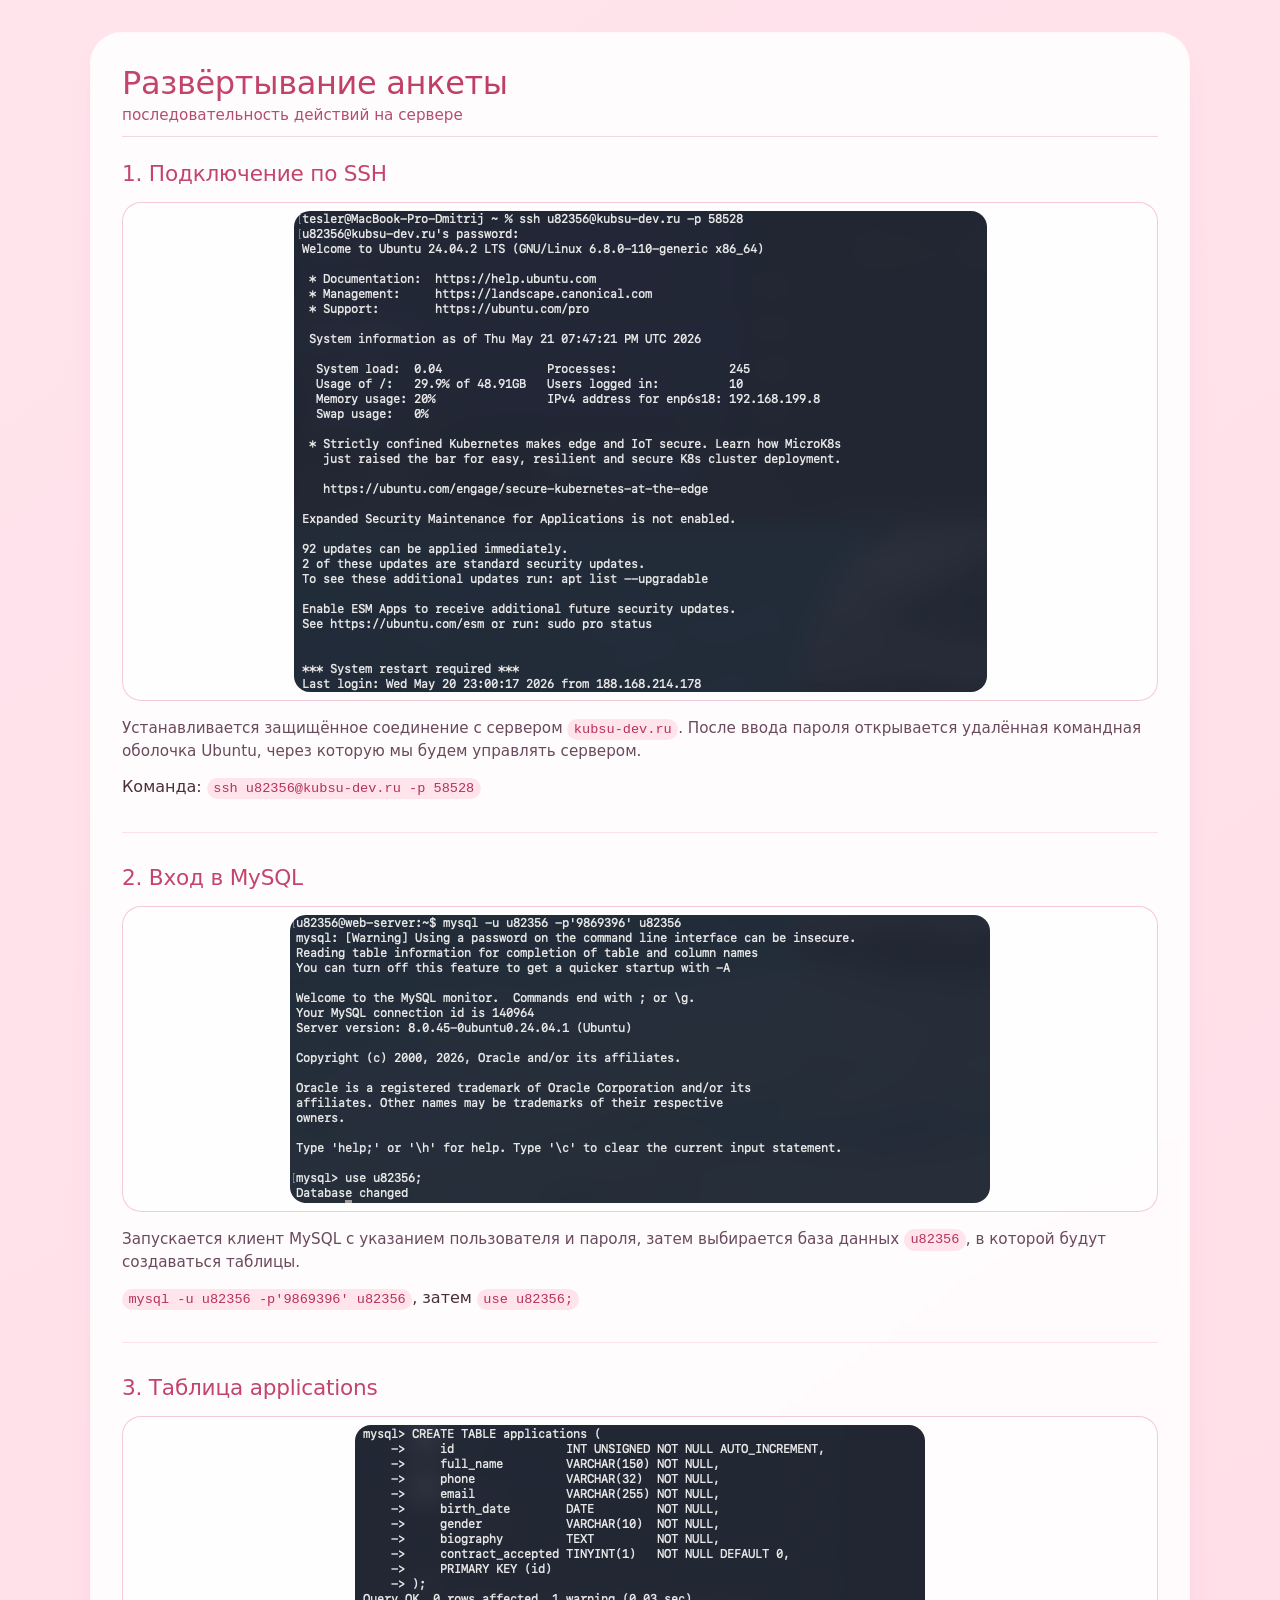
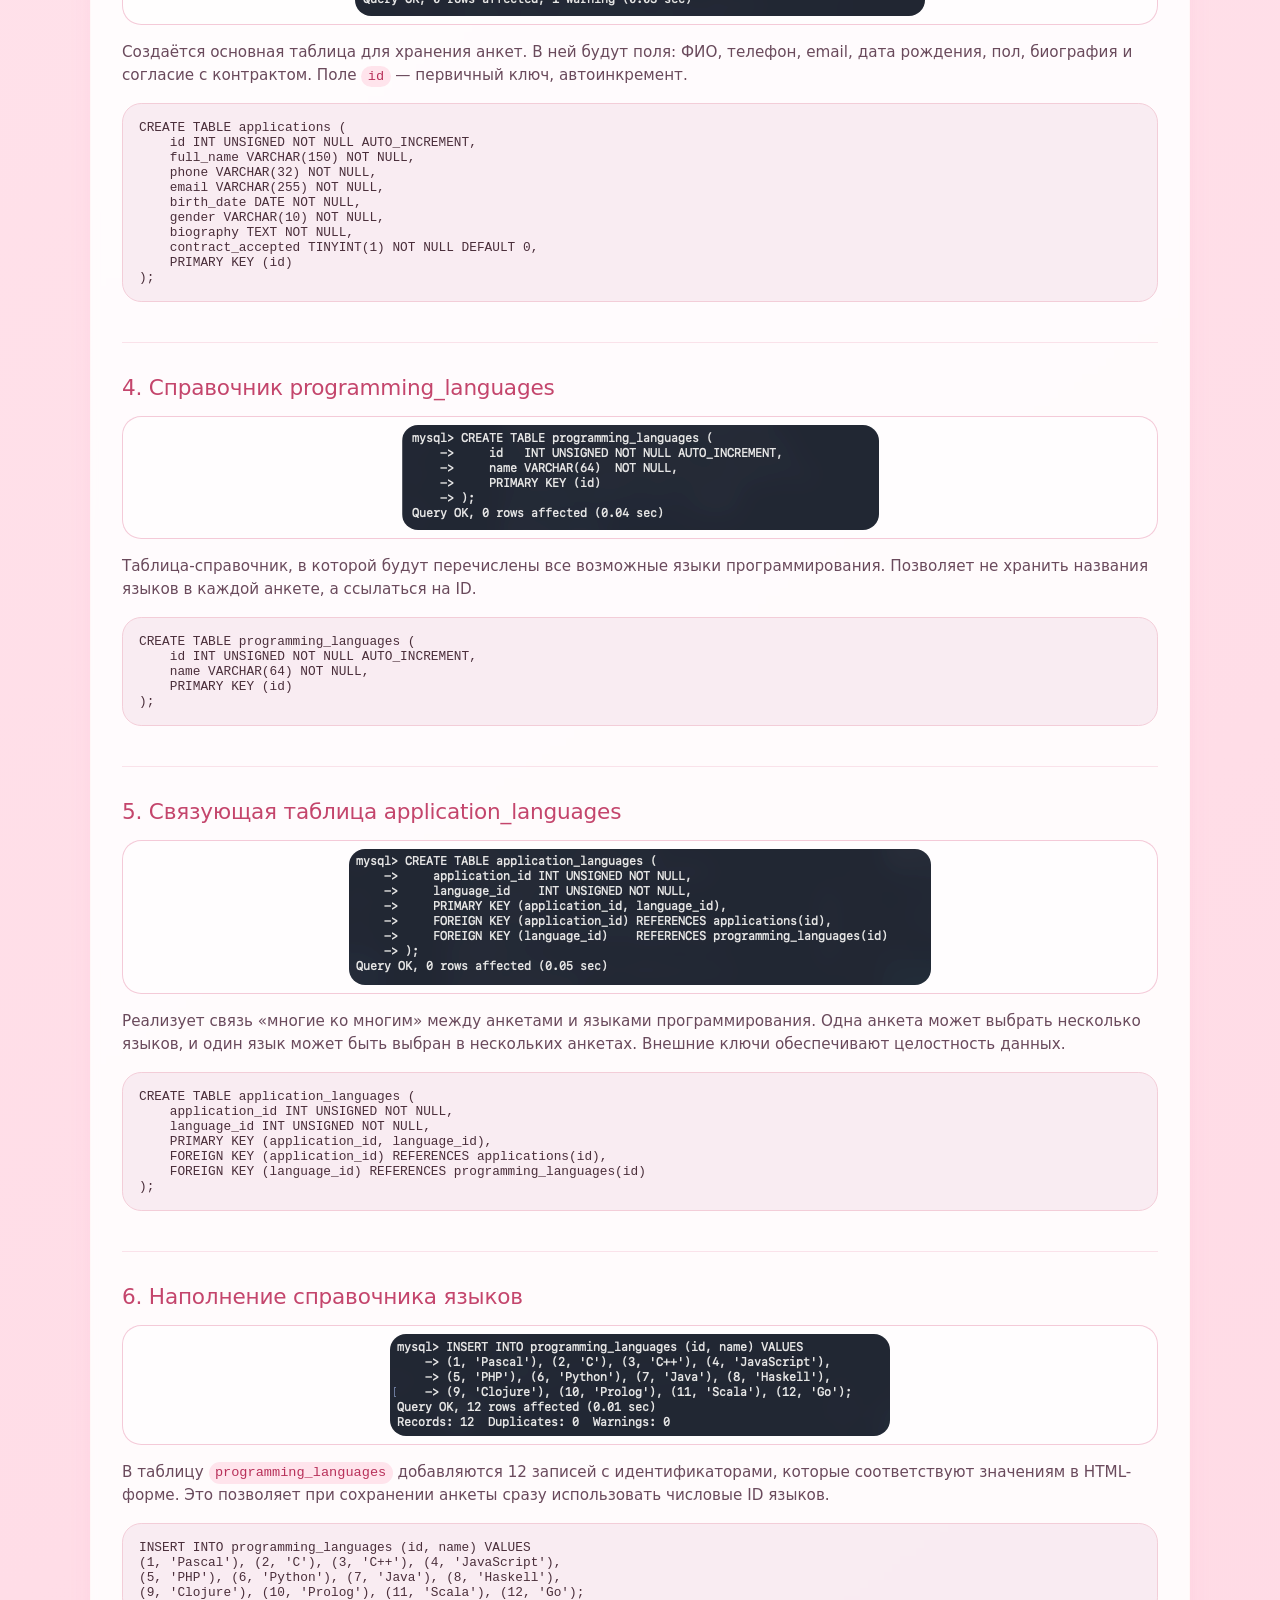
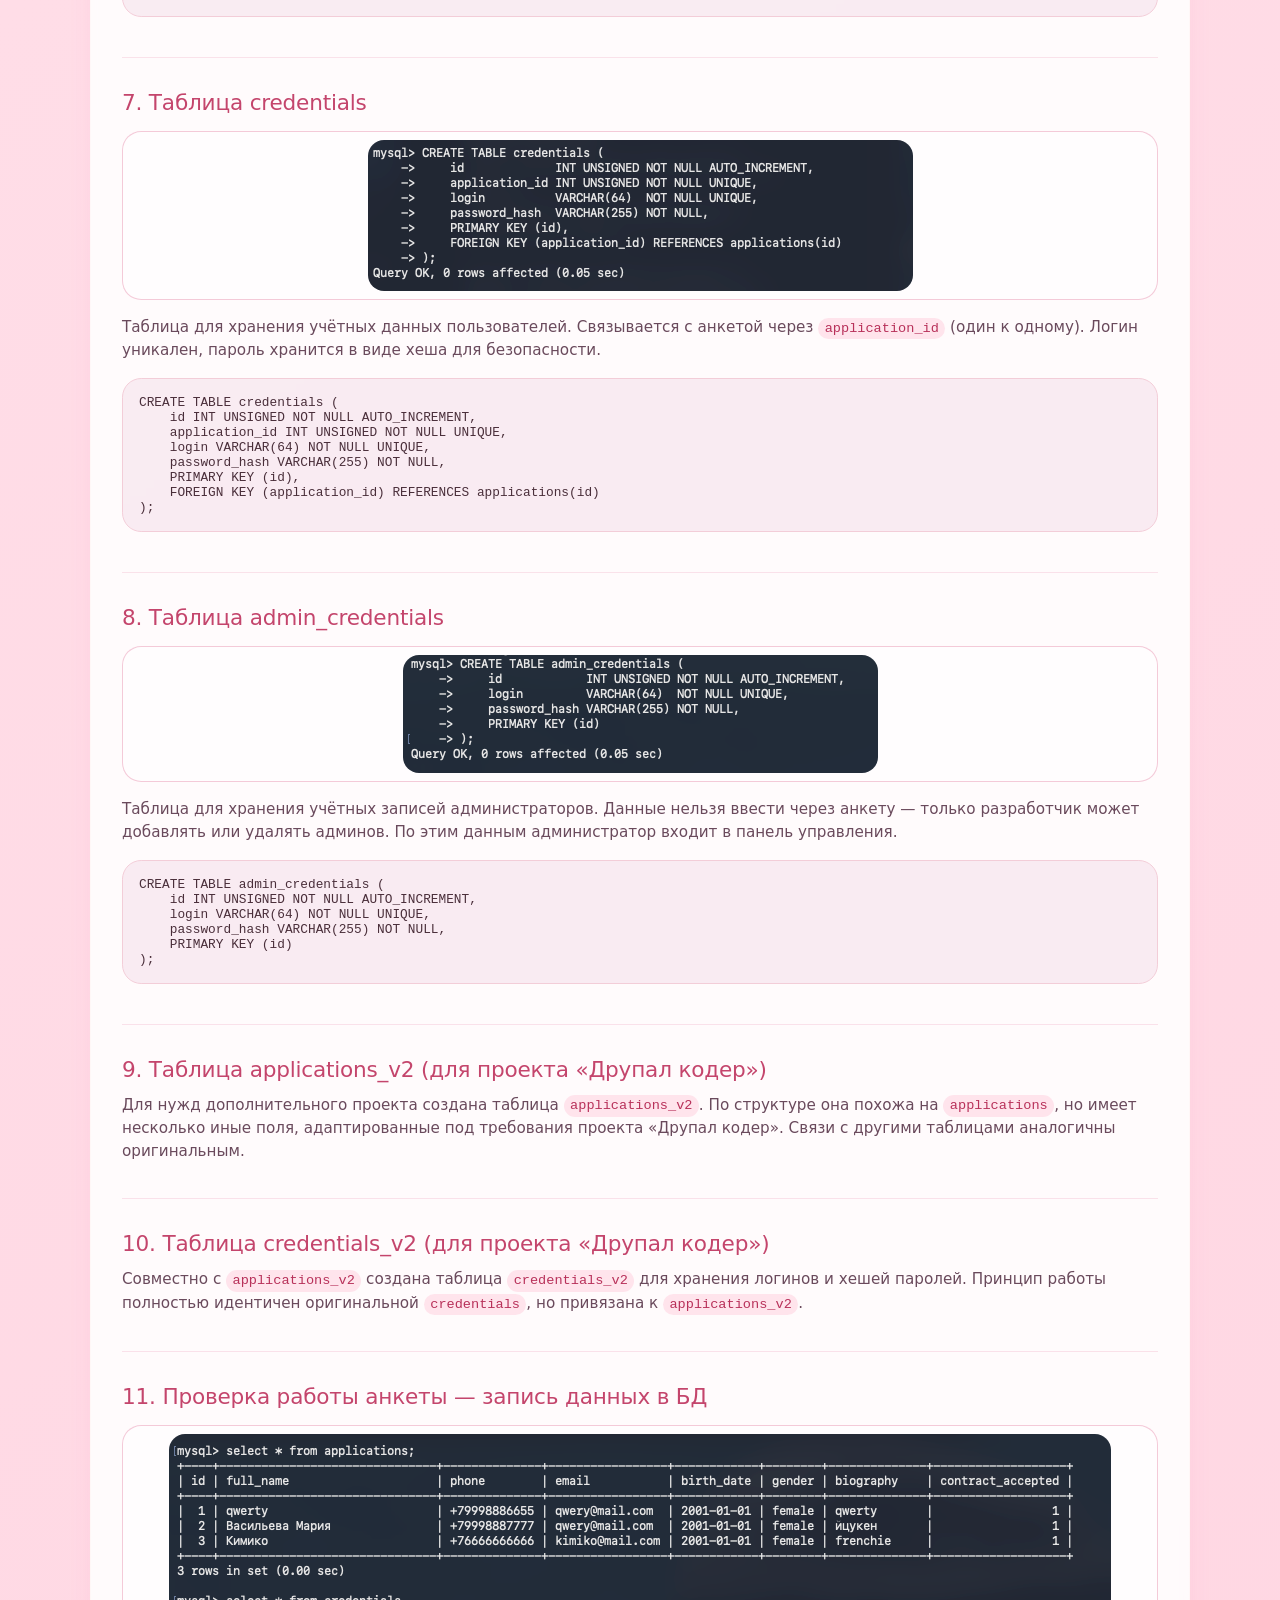
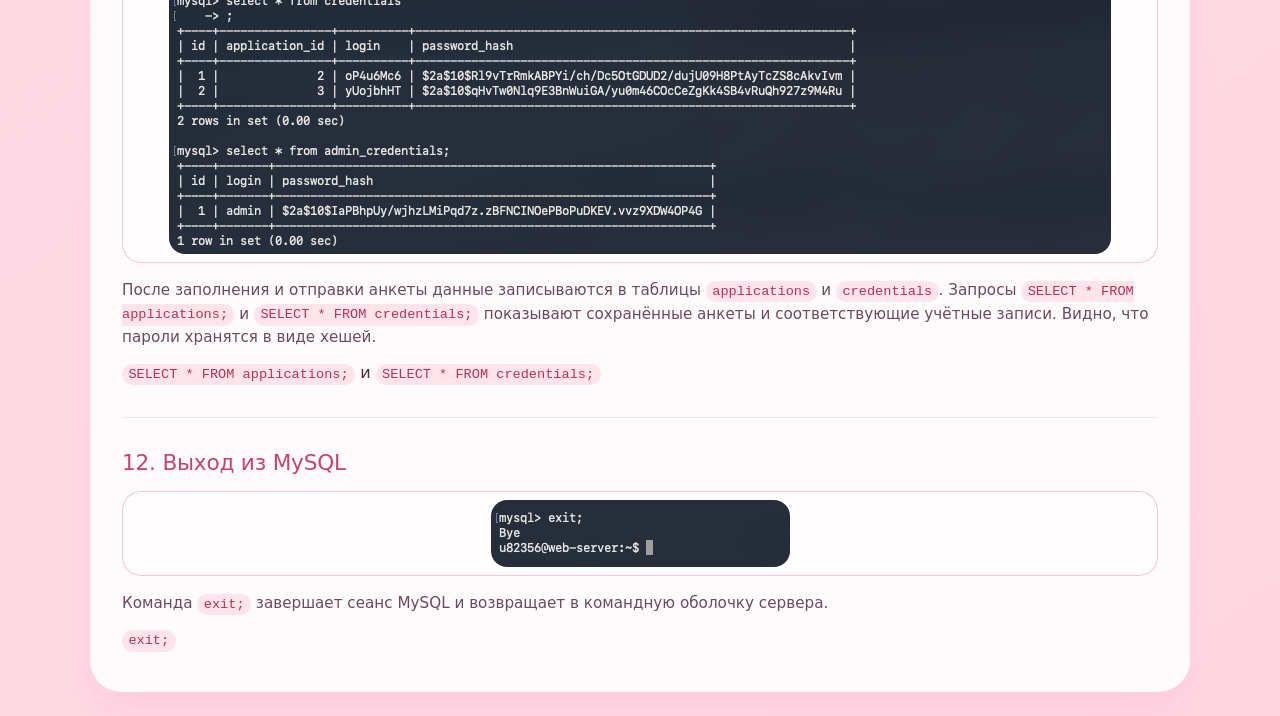
==== screenshots/index.html @ 960b39a9 "new screenshots" ====
<!DOCTYPE html>
<html lang="ru">
<head>
    <meta charset="UTF-8">
    <meta name="viewport" content="width=device-width, initial-scale=1.0">
    <title>Развёртывание анкеты · розовый минимализм</title>
    <style>
        * {
            margin: 0;
            padding: 0;
            box-sizing: border-box;
        }

        body {
            background: linear-gradient(145deg, #ffe4ec 0%, #ffd6e2 100%);
            font-family: 'Inter', system-ui, -apple-system, 'Segoe UI', Roboto, Helvetica, sans-serif;
            padding: 2rem;
            color: #2d2a2b;
        }

        .container {
            max-width: 1100px;
            margin: 0 auto;
        }

        .card {
            background: rgba(255, 255, 255, 0.88);
            backdrop-filter: blur(4px);
            border-radius: 2rem;
            box-shadow: 0 20px 35px -12px rgba(236, 72, 153, 0.12), 0 0 0 1px rgba(255, 245, 245, 0.7) inset;
            padding: 2rem;
            transition: all 0.2s ease;
            animation: fadeSlideUp 0.45s ease-out;
        }

        h1 {
            font-size: 2rem;
            font-weight: 500;
            letter-spacing: -0.01em;
            background: linear-gradient(135deg, #c4456c, #b8315a);
            background-clip: text;
            -webkit-background-clip: text;
            color: transparent;
            margin-bottom: 0.25rem;
        }

        .subhead {
            font-size: 0.95rem;
            color: #b34e72;
            margin-bottom: 1.5rem;
            border-bottom: 1px solid rgba(200, 70, 110, 0.2);
            padding-bottom: 0.75rem;
        }

        .step {
            margin-bottom: 2rem;
            padding-bottom: 1.5rem;
            border-bottom: 1px solid rgba(217, 85, 128, 0.15);
        }

        .step:last-child {
            border-bottom: none;
            margin-bottom: 0;
            padding-bottom: 0;
        }

        .step-title {
            font-size: 1.35rem;
            font-weight: 500;
            color: #c4456c;
            margin-bottom: 0.75rem;
            letter-spacing: -0.2px;
        }

        .step-text {
            font-size: 1rem;
            line-height: 1.5;
            color: #4a2e3a;
            margin-bottom: 0.5rem;
        }

        .step-desc {
            font-size: 0.95rem;
            color: #6a4a5c;
            margin: 0.5rem 0 0.75rem 0;
            line-height: 1.5;
        }

        code {
            background: #ffe4ec;
            padding: 0.2rem 0.4rem;
            border-radius: 0.8rem;
            font-size: 0.85rem;
            font-family: 'Fira Code', 'JetBrains Mono', monospace;
            color: #b8315a;
        }

        pre {
            background: rgba(245, 225, 235, 0.6);
            border: 1px solid #f3cdd8;
            border-radius: 1.2rem;
            padding: 1rem;
            font-family: 'Fira Code', monospace;
            font-size: 0.8rem;
            overflow-x: auto;
            white-space: pre-wrap;
            word-wrap: break-word;
            color: #4a2e3a;
            margin: 1rem 0;
        }

        .screenshot {
            margin: 1rem 0;
            border-radius: 1.2rem;
            border: 1px solid rgba(217, 85, 128, 0.3);
            background: rgba(255, 255, 255, 0.5);
            padding: 0.5rem;
            text-align: center;
        }

        .screenshot img {
            max-width: 100%;
            border-radius: 1rem;
            display: block;
            margin: 0 auto;
        }

        @keyframes fadeSlideUp {
            from {
                opacity: 0;
                transform: translateY(18px);
            }
            to {
                opacity: 1;
                transform: translateY(0);
            }
        }

        @media (max-width: 700px) {
            body {
                padding: 1rem;
            }
            .card {
                padding: 1.2rem;
            }
            h1 {
                font-size: 1.6rem;
            }
            .step-title {
                font-size: 1.2rem;
            }
        }
    </style>
</head>
<body>
<div class="container">
    <div class="card">
        <h1>Развёртывание анкеты</h1>
        <div class="subhead">последовательность действий на сервере</div>

        <!-- Шаг 1 -->
        <div class="step">
            <div class="step-title">1. Подключение по SSH</div>
            <div class="screenshot">
                <img src="1.png" alt="SSH подключение">
            </div>
            <div class="step-desc">
                Устанавливается защищённое соединение с сервером <code>kubsu-dev.ru</code>. После ввода пароля открывается удалённая командная оболочка Ubuntu, через которую мы будем управлять сервером.
            </div>
            <div class="step-text">
                Команда: <code>ssh u82356@kubsu-dev.ru -p 58528</code>
            </div>
        </div>

        <!-- Шаг 2 -->
        <div class="step">
            <div class="step-title">2. Вход в MySQL</div>
            <div class="screenshot">
                <img src="2.png" alt="mysql подключение">
            </div>
            <div class="step-desc">
                Запускается клиент MySQL с указанием пользователя и пароля, затем выбирается база данных <code>u82356</code>, в которой будут создаваться таблицы.
            </div>
            <div class="step-text">
                <code>mysql -u u82356 -p'9869396' u82356</code>, затем <code>use u82356;</code>
            </div>
        </div>

        <!-- Шаг 3 -->
        <div class="step">
            <div class="step-title">3. Таблица applications</div>
            <div class="screenshot">
                <img src="3.png" alt="CREATE TABLE applications">
            </div>
            <div class="step-desc">
                Создаётся основная таблица для хранения анкет. В ней будут поля: ФИО, телефон, email, дата рождения, пол, биография и согласие с контрактом. Поле <code>id</code> — первичный ключ, автоинкремент.
            </div>
            <pre>CREATE TABLE applications (
    id INT UNSIGNED NOT NULL AUTO_INCREMENT,
    full_name VARCHAR(150) NOT NULL,
    phone VARCHAR(32) NOT NULL,
    email VARCHAR(255) NOT NULL,
    birth_date DATE NOT NULL,
    gender VARCHAR(10) NOT NULL,
    biography TEXT NOT NULL,
    contract_accepted TINYINT(1) NOT NULL DEFAULT 0,
    PRIMARY KEY (id)
);</pre>
        </div>

        <!-- Шаг 4 -->
        <div class="step">
            <div class="step-title">4. Справочник programming_languages</div>
            <div class="screenshot">
                <img src="4.png" alt="CREATE TABLE programming_languages">
            </div>
            <div class="step-desc">
                Таблица-справочник, в которой будут перечислены все возможные языки программирования. Позволяет не хранить названия языков в каждой анкете, а ссылаться на ID.
            </div>
            <pre>CREATE TABLE programming_languages (
    id INT UNSIGNED NOT NULL AUTO_INCREMENT,
    name VARCHAR(64) NOT NULL,
    PRIMARY KEY (id)
);</pre>
        </div>

        <!-- Шаг 5 -->
        <div class="step">
            <div class="step-title">5. Связующая таблица application_languages</div>
            <div class="screenshot">
                <img src="5.png" alt="CREATE TABLE application_languages">
            </div>
            <div class="step-desc">
                Реализует связь «многие ко многим» между анкетами и языками программирования. Одна анкета может выбрать несколько языков, и один язык может быть выбран в нескольких анкетах. Внешние ключи обеспечивают целостность данных.
            </div>
            <pre>CREATE TABLE application_languages (
    application_id INT UNSIGNED NOT NULL,
    language_id INT UNSIGNED NOT NULL,
    PRIMARY KEY (application_id, language_id),
    FOREIGN KEY (application_id) REFERENCES applications(id),
    FOREIGN KEY (language_id) REFERENCES programming_languages(id)
);</pre>
        </div>

        <!-- Шаг 6 -->
        <div class="step">
            <div class="step-title">6. Наполнение справочника языков</div>
            <div class="screenshot">
                <img src="6.png" alt="INSERT INTO programming_languages">
            </div>
            <div class="step-desc">
                В таблицу <code>programming_languages</code> добавляются 12 записей с идентификаторами, которые соответствуют значениям в HTML-форме. Это позволяет при сохранении анкеты сразу использовать числовые ID языков.
            </div>
            <pre>INSERT INTO programming_languages (id, name) VALUES
(1, 'Pascal'), (2, 'C'), (3, 'C++'), (4, 'JavaScript'),
(5, 'PHP'), (6, 'Python'), (7, 'Java'), (8, 'Haskell'),
(9, 'Clojure'), (10, 'Prolog'), (11, 'Scala'), (12, 'Go');</pre>
        </div>

        <!-- Шаг 7 -->
        <div class="step">
            <div class="step-title">7. Таблица credentials</div>
            <div class="screenshot">
                <img src="7.png" alt="CREATE TABLE credentials">
            </div>
            <div class="step-desc">
                Таблица для хранения учётных данных пользователей. Связывается с анкетой через <code>application_id</code> (один к одному). Логин уникален, пароль хранится в виде хеша для безопасности.
            </div>
            <pre>CREATE TABLE credentials (
    id INT UNSIGNED NOT NULL AUTO_INCREMENT,
    application_id INT UNSIGNED NOT NULL UNIQUE,
    login VARCHAR(64) NOT NULL UNIQUE,
    password_hash VARCHAR(255) NOT NULL,
    PRIMARY KEY (id),
    FOREIGN KEY (application_id) REFERENCES applications(id)
);</pre>
        </div>

        <!-- Шаг 8 -->
        <div class="step">
            <div class="step-title">8. Таблица admin_credentials</div>
            <div class="screenshot">
                <img src="8.png" alt="CREATE TABLE admin_credentials">
            </div>
            <div class="step-desc">
                Таблица для хранения учётных записей администраторов. Данные нельзя ввести через анкету — только разработчик может добавлять или удалять админов. По этим данным администратор входит в панель управления.
            </div>
            <pre>CREATE TABLE admin_credentials (
    id INT UNSIGNED NOT NULL AUTO_INCREMENT,
    login VARCHAR(64) NOT NULL UNIQUE,
    password_hash VARCHAR(255) NOT NULL,
    PRIMARY KEY (id)
);</pre>
        </div>

        <!-- Шаг 9 -->
        <div class="step">
            <div class="step-title">9. Таблица applications_v2 (для проекта «Друпал кодер»)</div>
            <div class="step-desc">
                Для нужд дополнительного проекта создана таблица <code>applications_v2</code>. По структуре она похожа на <code>applications</code>, но имеет несколько иные поля, адаптированные под требования проекта «Друпал кодер». Связи с другими таблицами аналогичны оригинальным.
            </div>
        </div>

        <!-- Шаг 10 -->
        <div class="step">
            <div class="step-title">10. Таблица credentials_v2 (для проекта «Друпал кодер»)</div>
            <div class="step-desc">
                Совместно с <code>applications_v2</code> создана таблица <code>credentials_v2</code> для хранения логинов и хешей паролей. Принцип работы полностью идентичен оригинальной <code>credentials</code>, но привязана к <code>applications_v2</code>.
            </div>
        </div>

        <!-- Шаг 11 -->
        <div class="step">
            <div class="step-title">11. Проверка работы анкеты — запись данных в БД</div>
            <div class="screenshot">
                <img src="11.png" alt="SELECT из applications и credentials">
            </div>
            <div class="step-desc">
                После заполнения и отправки анкеты данные записываются в таблицы <code>applications</code> и <code>credentials</code>. Запросы <code>SELECT * FROM applications;</code> и <code>SELECT * FROM credentials;</code> показывают сохранённые анкеты и соответствующие учётные записи. Видно, что пароли хранятся в виде хешей.
            </div>
            <div class="step-text">
                <code>SELECT * FROM applications;</code> и <code>SELECT * FROM credentials;</code>
            </div>
        </div>

        <!-- Шаг 12 -->
        <div class="step">
            <div class="step-title">12. Выход из MySQL</div>
            <div class="screenshot">
                <img src="12.png" alt="exit mysql">
            </div>
            <div class="step-desc">
                Команда <code>exit;</code> завершает сеанс MySQL и возвращает в командную оболочку сервера.
            </div>
            <div class="step-text">
                <code>exit;</code>
            </div>
        </div>
    </div>
</div>
</body>
</html>
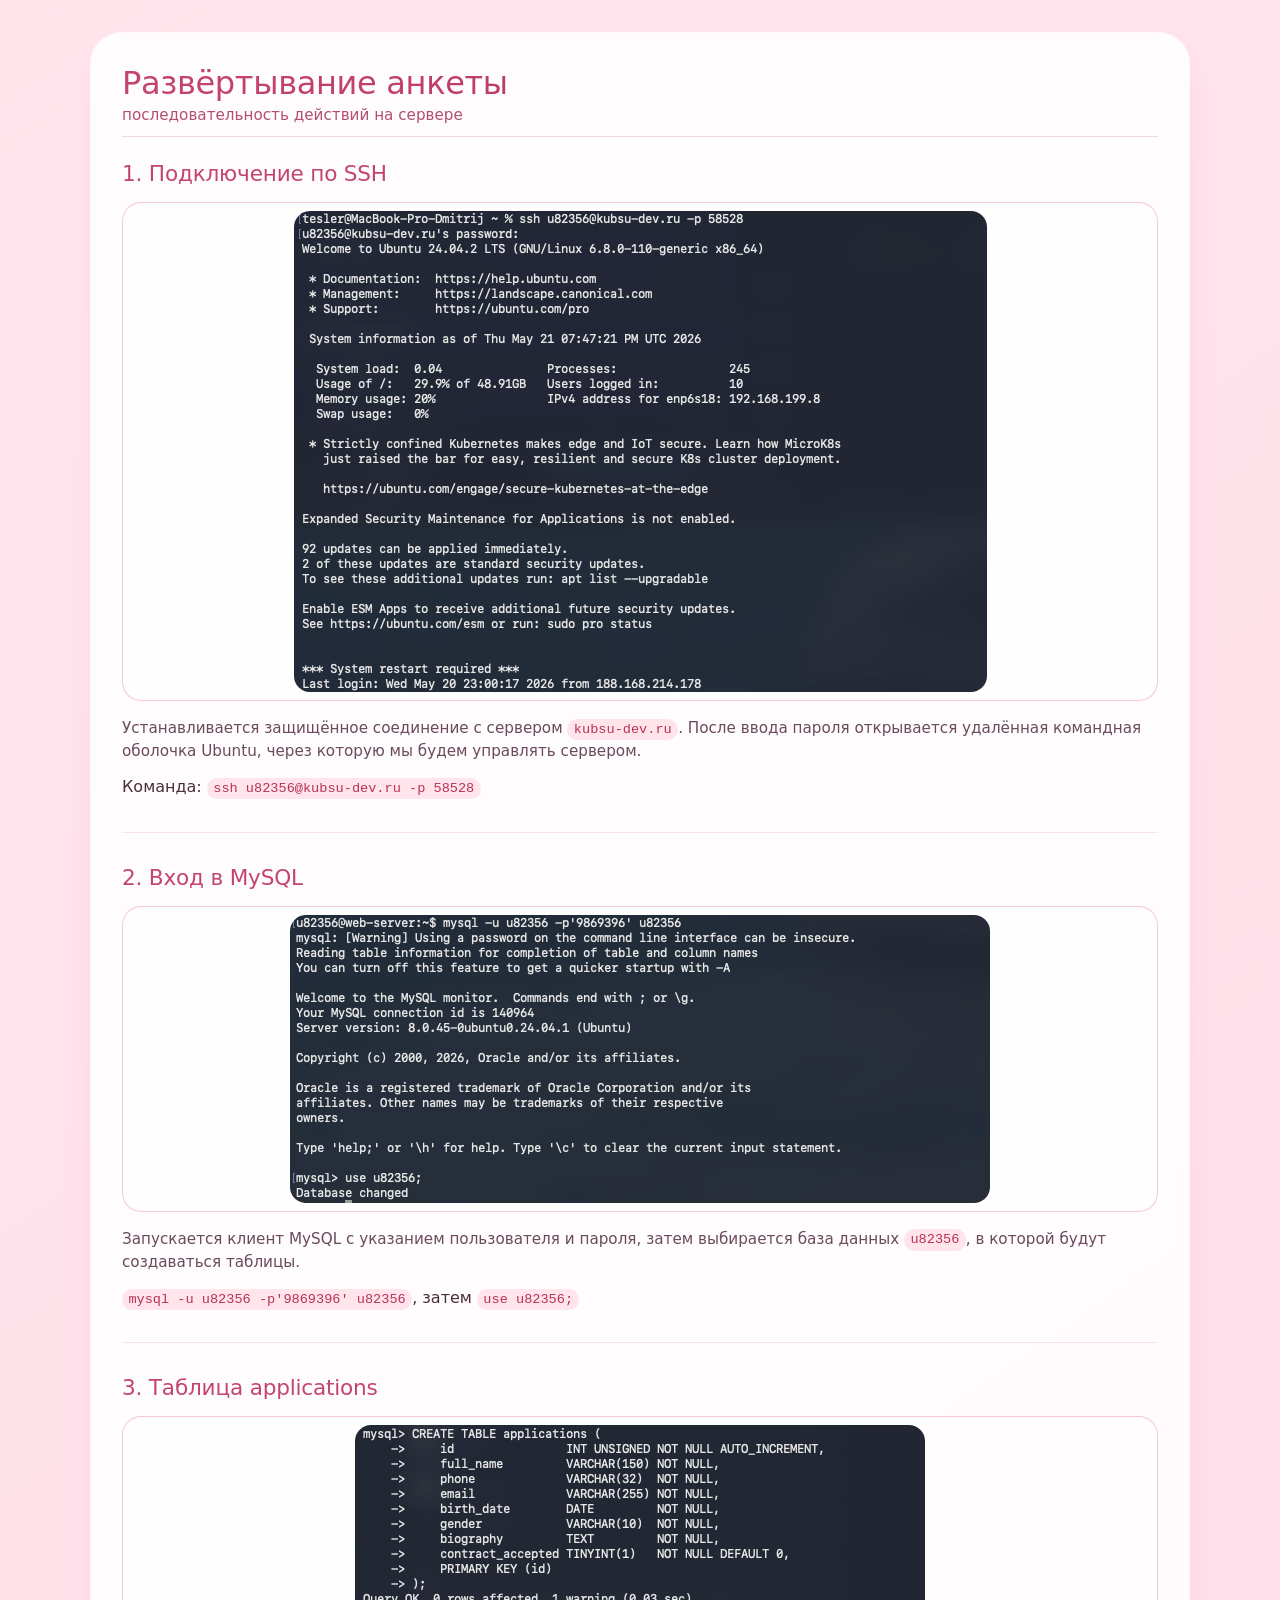
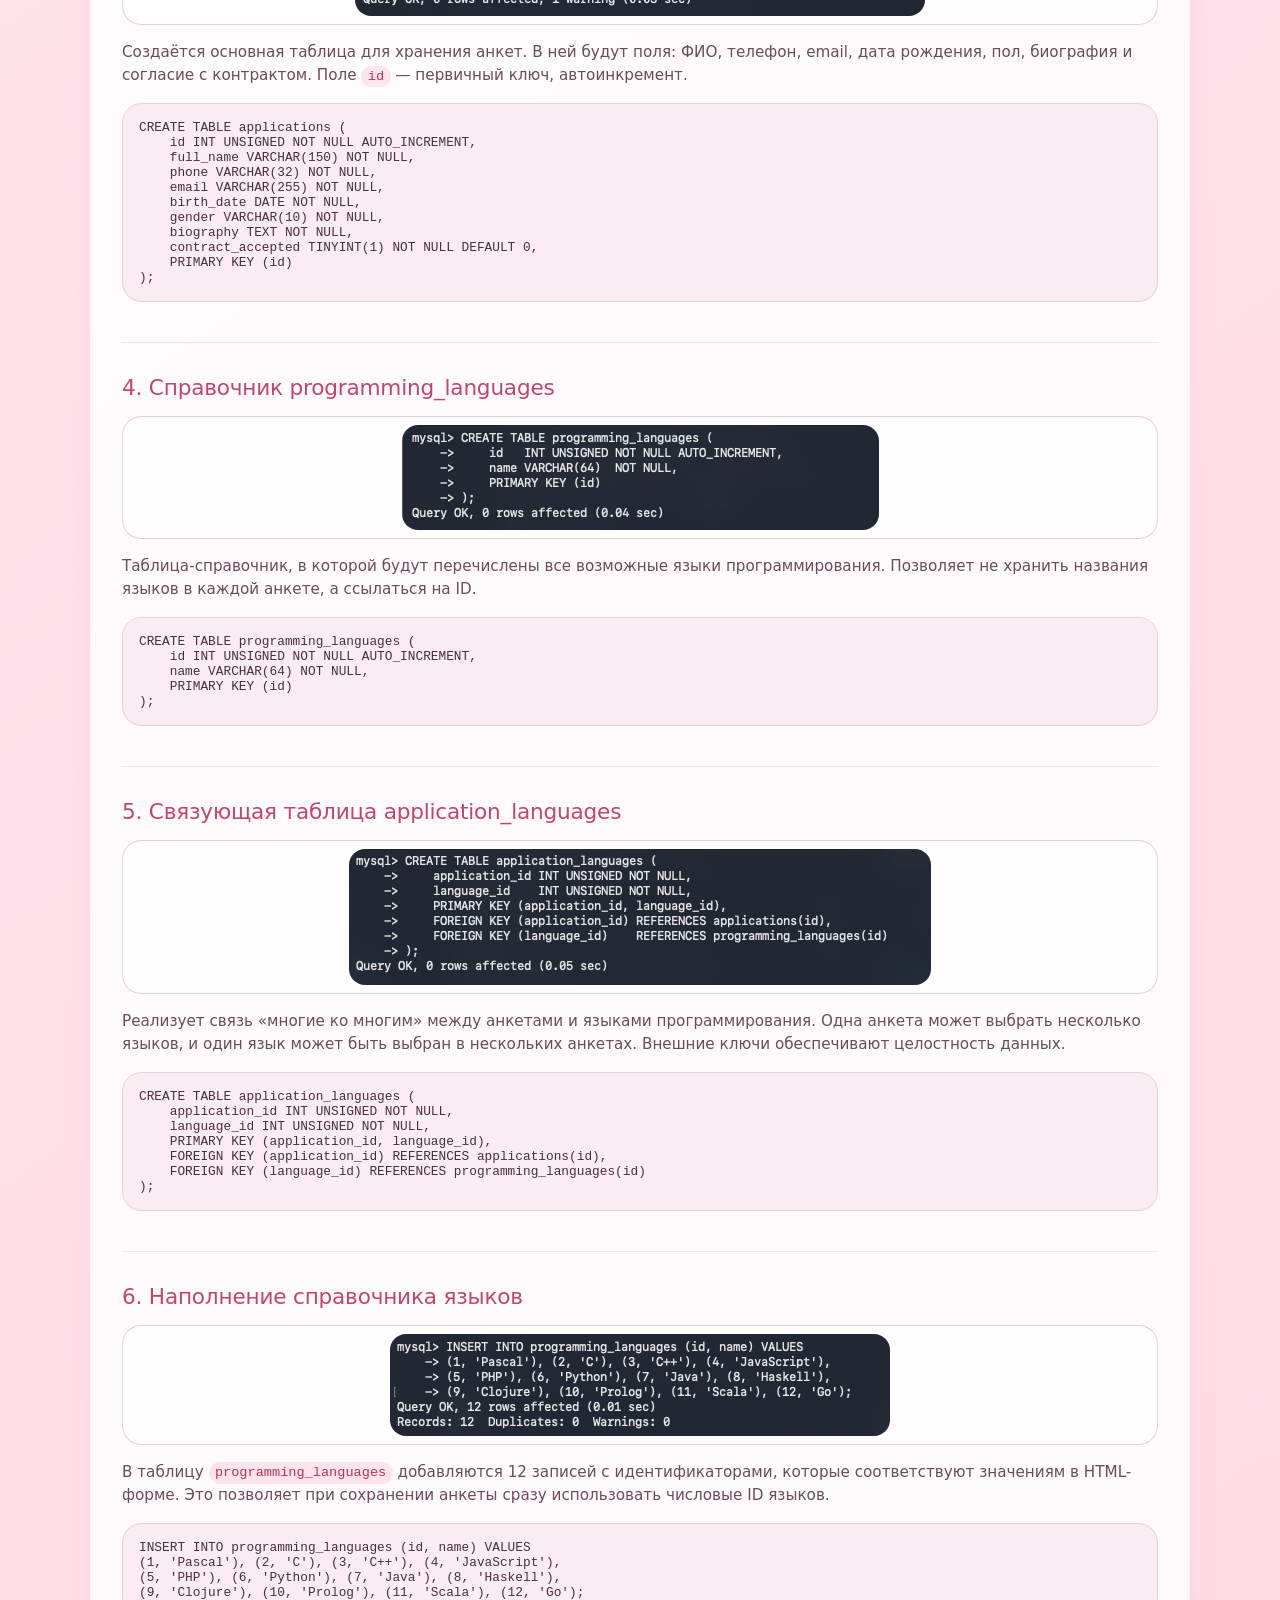
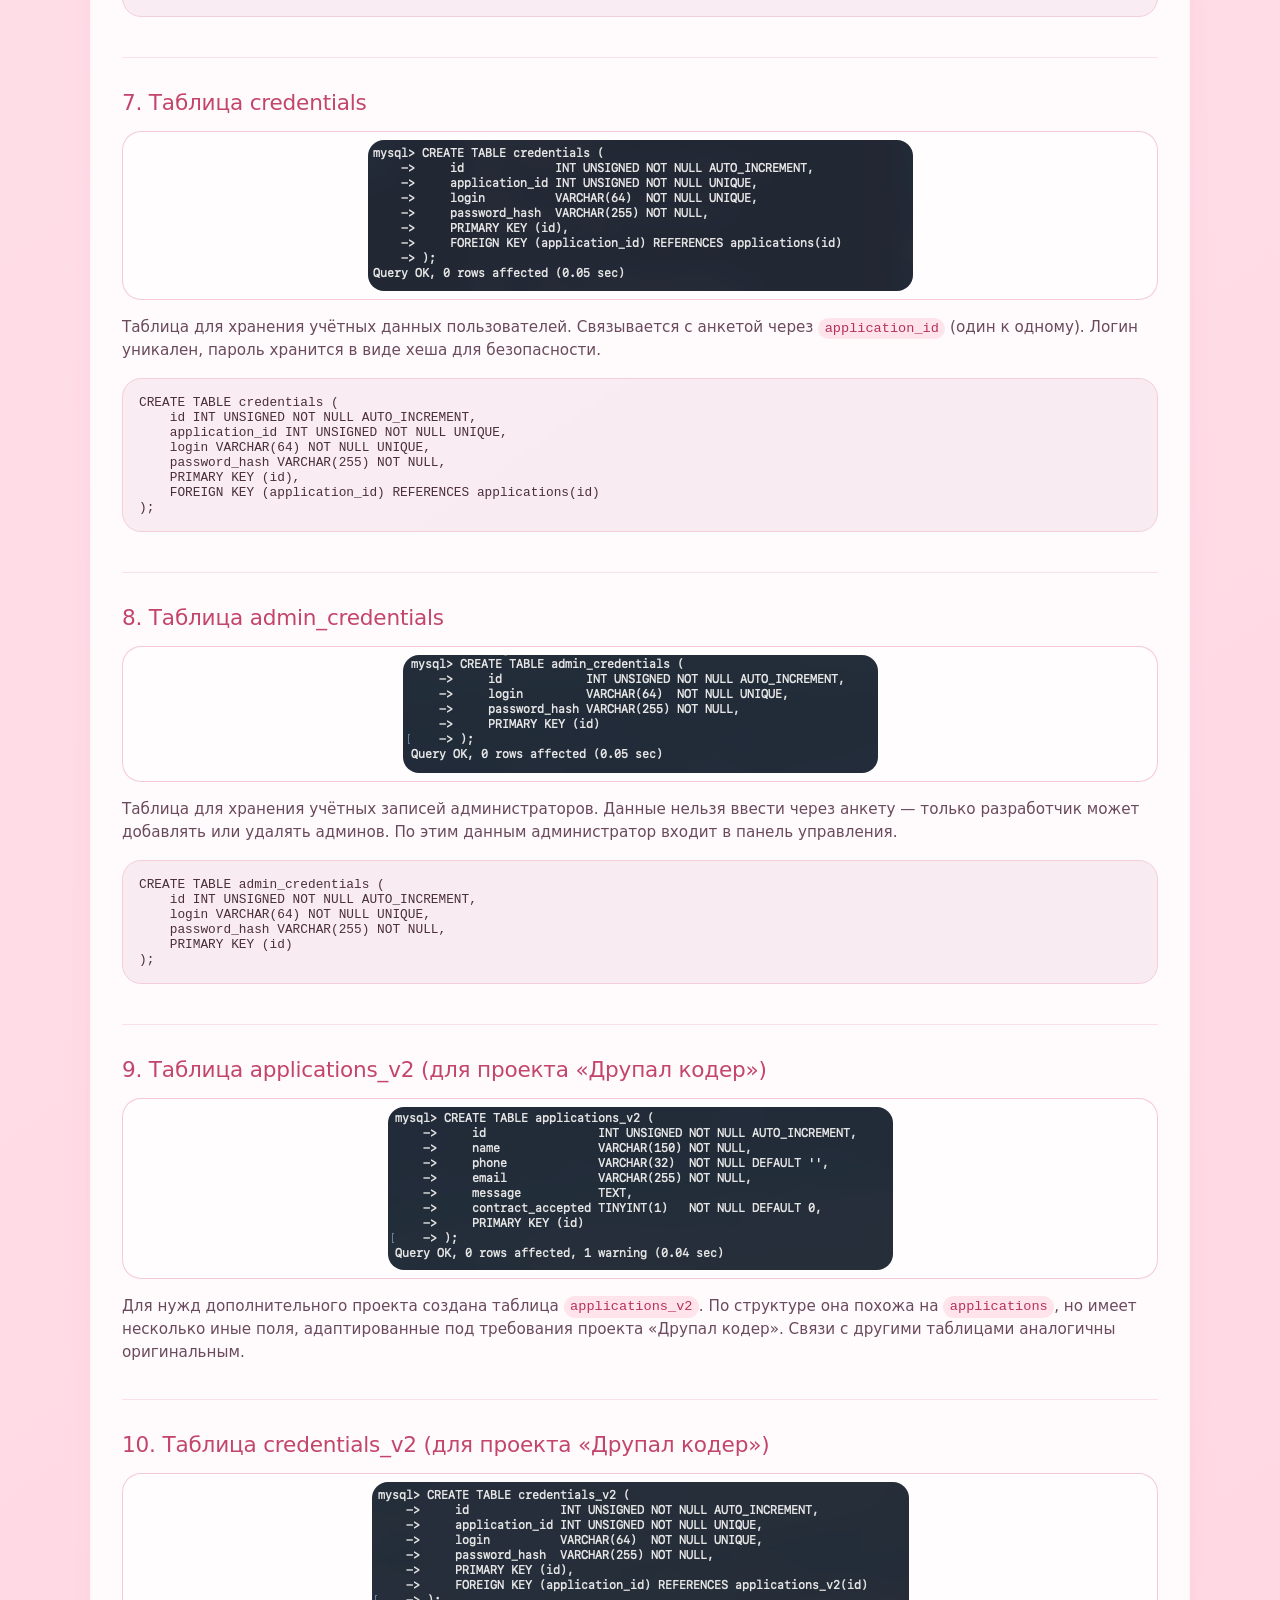
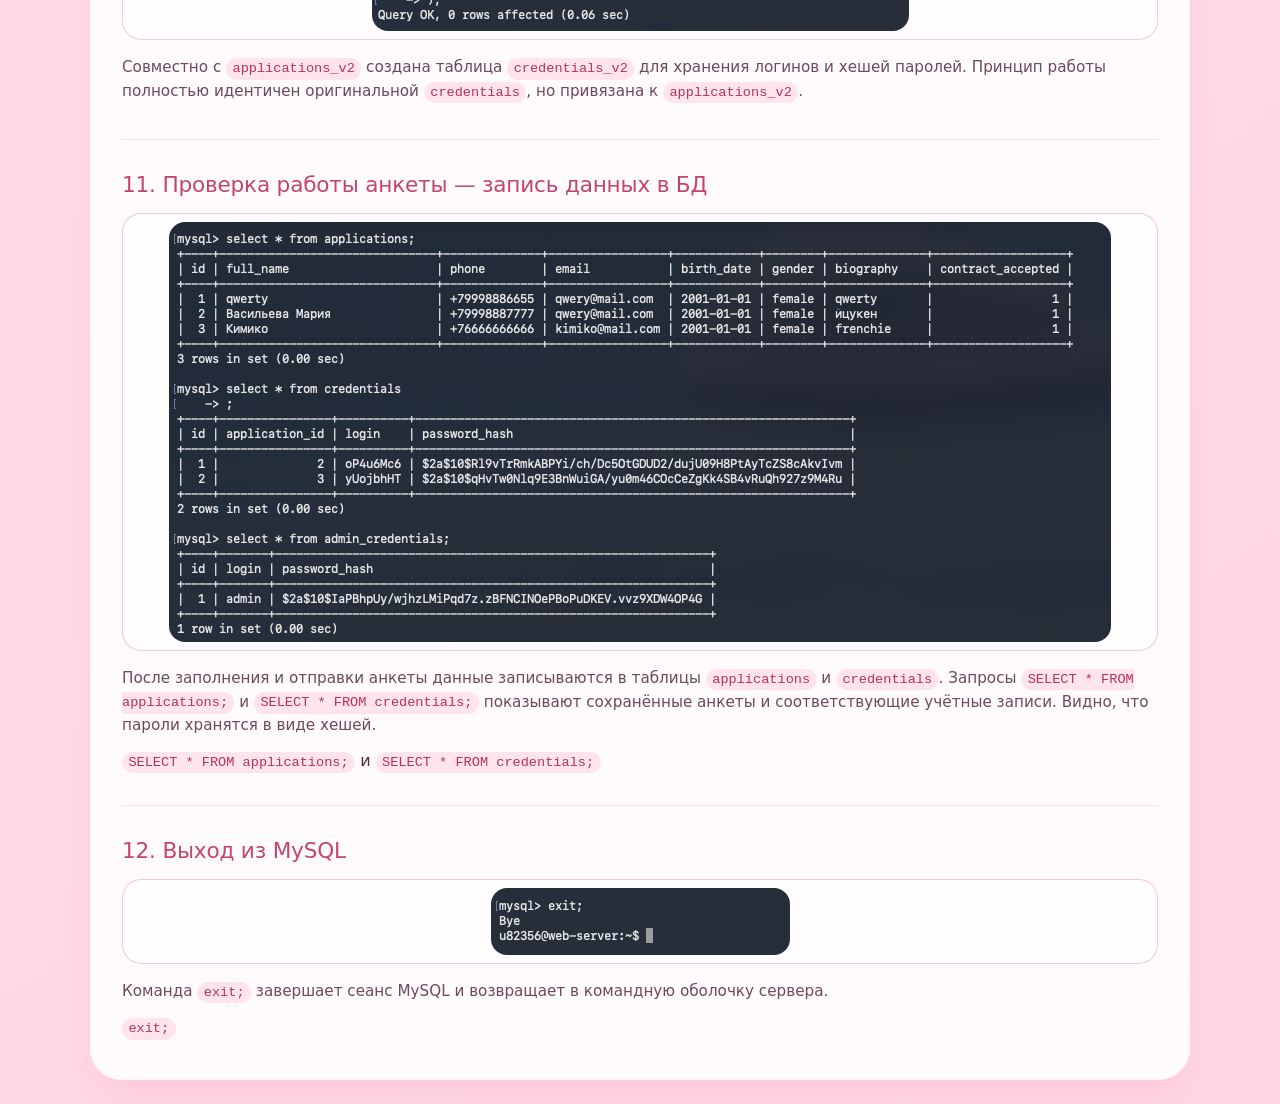
==== commit 34cd617c: "fix screens" ====
--- a/screenshots/index.html
+++ b/screenshots/index.html
@@ -296,6 +296,9 @@
         <!-- Шаг 9 -->
         <div class="step">
             <div class="step-title">9. Таблица applications_v2 (для проекта «Друпал кодер»)</div>
+            <div class="screenshot">
+                <img src="9.png" alt="CREATE TABLE applications_v2">
+            </div>
             <div class="step-desc">
                 Для нужд дополнительного проекта создана таблица <code>applications_v2</code>. По структуре она похожа на <code>applications</code>, но имеет несколько иные поля, адаптированные под требования проекта «Друпал кодер». Связи с другими таблицами аналогичны оригинальным.
             </div>
@@ -304,6 +307,9 @@
         <!-- Шаг 10 -->
         <div class="step">
             <div class="step-title">10. Таблица credentials_v2 (для проекта «Друпал кодер»)</div>
+            <div class="screenshot">
+                <img src="10.png" alt="CREATE TABLE credentials_v2">
+            </div>
             <div class="step-desc">
                 Совместно с <code>applications_v2</code> создана таблица <code>credentials_v2</code> для хранения логинов и хешей паролей. Принцип работы полностью идентичен оригинальной <code>credentials</code>, но привязана к <code>applications_v2</code>.
             </div>
